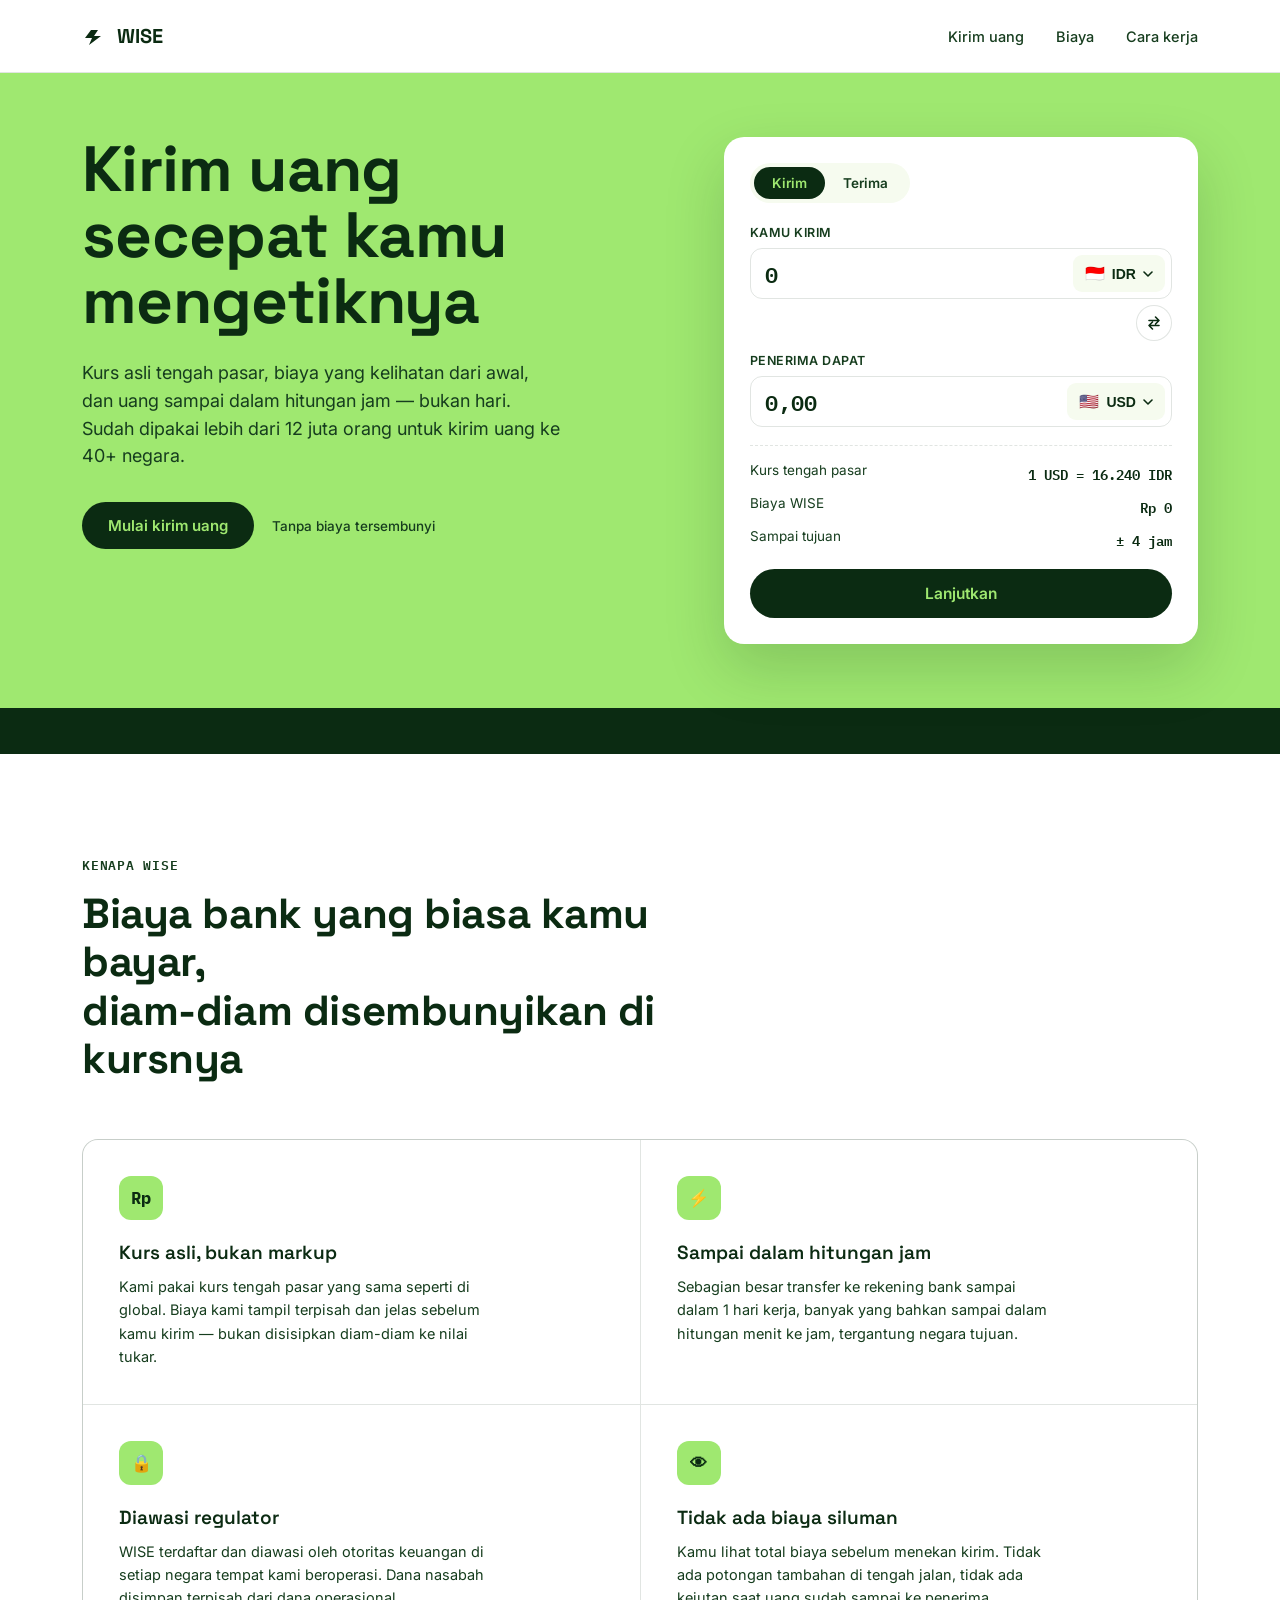
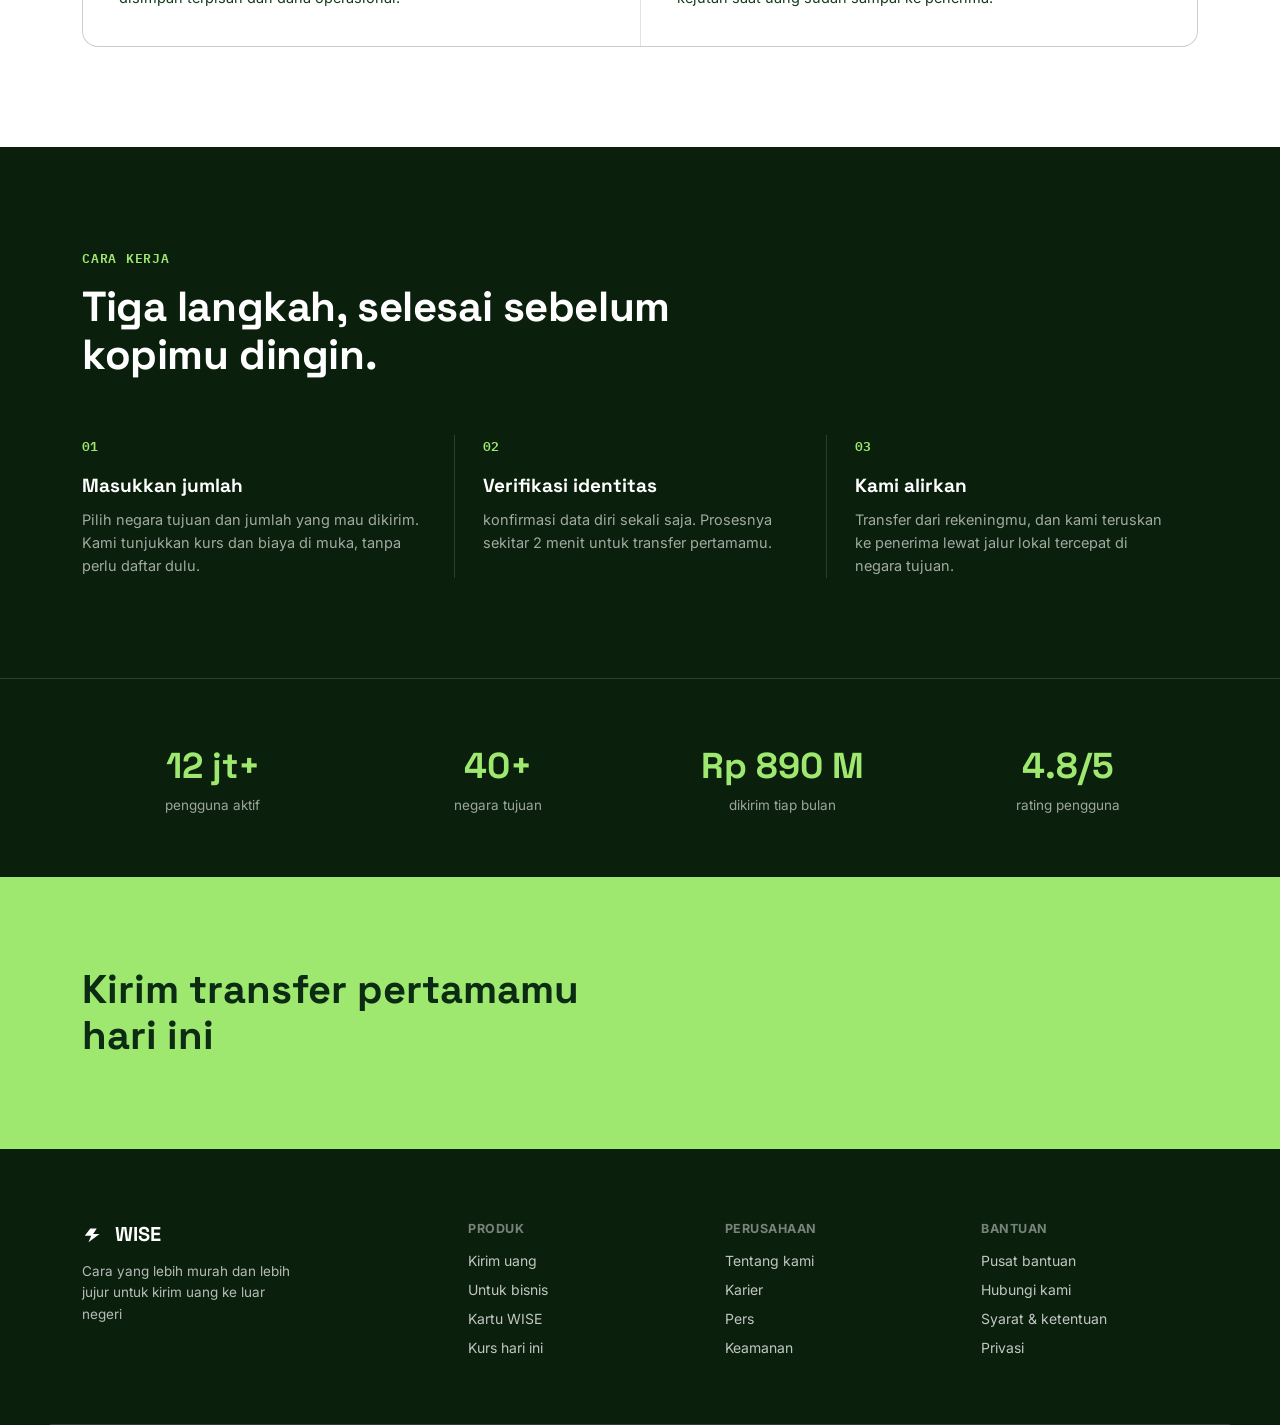
==== index.html @ fa1a274d "Add files via upload" ====
<!DOCTYPE html>
<html lang="id">
<head>
<meta charset="UTF-8">
<meta name="viewport" content="width=device-width, initial-scale=1.0">
<title>WISE — Kirim uang ke luar negeri, tanpa drama</title>
<link rel="preconnect" href="https://fonts.googleapis.com">
<link href="https://fonts.googleapis.com/css2?family=Space+Grotesk:wght@500;600;700&family=Inter:wght@400;500;600;700&family=IBM+Plex+Mono:wght@500;600&display=swap" rel="stylesheet">
<link rel="stylesheet" href="style.css">
</head>
<body>

<header class="site-header">
  <div class="wrap header-row">
    <a href="#" class="logo" aria-label="Alirkan beranda">
      <svg width="26" height="26" viewBox="0 0 26 26" fill="none" xmlns="http://www.w3.org/2000/svg">
        <path d="M3 15L9 7H16L12 13H19L7 22L10 15H3Z" fill="currentColor"/>
      </svg>
      <b>WISE</b>
    </a>
    <nav class="main-nav">
      <a href="#kalkulator">Kirim uang</a>
      <a href="#biaya">Biaya</a>
      <a href="#cara-kerja">Cara kerja</a>
    </nav>
  </div>
</header>

<main>
  <!-- HERO -->
  <section class="hero">
    <div class="wrap hero-grid">
      <div class="hero-copy">
        <h1>Kirim uang<br>secepat kamu<br>mengetiknya</h1>
        <p class="hero-sub">Kurs asli tengah pasar, biaya yang kelihatan dari awal, dan uang sampai dalam hitungan jam — bukan hari. Sudah dipakai lebih dari 12 juta orang untuk kirim uang ke 40+ negara.</p>
        <div class="hero-cta-row">
          <a href="#kalkulator" class="btn btn-ink">Mulai kirim uang</a>
          <span class="hero-note">Tanpa biaya tersembunyi</span>
        </div>
      </div>

      <div class="calc-card" id="kalkulator">
        <div class="calc-tabs" role="tablist" aria-label="Arah transfer">
          <button class="calc-tab active" type="button" data-mode="kirim">Kirim</button>
          <button class="calc-tab" type="button" data-mode="terima">Terima</button>
        </div>

        <div class="calc-row">
          <label class="calc-label" for="amountFrom" id="labelFrom">Kamu kirim</label>
          <div class="calc-field">
            <input id="amountFrom" class="calc-input" type="text" inputmode="numeric" value="0">
            <button class="calc-currency" id="currencyFrom" type="button">
              <span class="flag">🇮🇩</span> IDR <svg width="10" height="6" viewBox="0 0 10 6"><path d="M1 1L5 5L9 1" stroke="currentColor" stroke-width="1.6" fill="none" stroke-linecap="round" stroke-linejoin="round"/></svg>
            </button>
          </div>
        </div>

        <button class="swap-btn" id="swapBtn" type="button" aria-label="Tukar arah">
          <svg width="18" height="18" viewBox="0 0 18 18" fill="none"><path d="M4 6.5H14M14 6.5L10.5 3M14 6.5L10.5 10M14 11.5H4M4 11.5L7.5 8M4 11.5L7.5 15" stroke="currentColor" stroke-width="1.6" stroke-linecap="round" stroke-linejoin="round"/></svg>
        </button>

        <div class="calc-row">
          <label class="calc-label" for="amountTo" id="labelTo">Penerima dapat</label>
          <div class="calc-field">
            <input id="amountTo" class="calc-input" type="text" readonly value="923,41">
            <button class="calc-currency" id="currencyTo" type="button">
              <span class="flag">🇺🇸</span> USD <svg width="10" height="6" viewBox="0 0 10 6"><path d="M1 1L5 5L9 1" stroke="currentColor" stroke-width="1.6" fill="none" stroke-linecap="round" stroke-linejoin="round"/></svg>
            </button>
          </div>
        </div>

        <div class="calc-meta">
          <div class="calc-meta-row">
            <span>Kurs tengah pasar</span>
            <span class="mono" id="rateDisplay">1 USD = 16.240 IDR</span>
          </div>
          <div class="calc-meta-row">
            <span>Biaya WISE</span>
            <span class="mono">Rp 86.250</span>
          </div>
          <div class="calc-meta-row">
            <span>Sampai tujuan</span>
            <span class="mono strong">± 4 jam</span>
          </div>
        </div>

        <a href="alirkan-konfirmasi/index.html" class="btn btn-full">Lanjutkan</a>
      </div>
    </div>
  </section>

  <!-- TICKER -->
  <div class="ticker-band" aria-hidden="true">
    <div class="ticker-track">
      <span>USD/IDR 16.240</span><span>·</span>
      <span>EUR/IDR 17.615</span><span>·</span>
      <span>SGD/IDR 12.030</span><span>·</span>
      <span>JPY/IDR 104,2</span><span>·</span>
      <span>GBP/IDR 20.680</span><span>·</span>
      <span>AUD/IDR 10.740</span><span>·</span>
      <span>USD/IDR 16.240</span><span>·</span>
      <span>EUR/IDR 17.615</span><span>·</span>
      <span>SGD/IDR 12.030</span><span>·</span>
      <span>JPY/IDR 104,2</span><span>·</span>
      <span>GBP/IDR 20.680</span><span>·</span>
      <span>AUD/IDR 10.740</span><span>·</span>
    </div>
  </div>

  <!-- FEATURES -->
  <section class="section" id="biaya">
    <div class="wrap">
      <p class="eyebrow">Kenapa WISE</p>
      <h2 class="section-title">Biaya bank yang biasa kamu bayar,<br>diam-diam disembunyikan di kursnya</h2>

      <div class="feature-grid">
        <div class="feature-card">
          <div class="feature-icon">Rp</div>
          <h3>Kurs asli, bukan markup</h3>
          <p>Kami pakai kurs tengah pasar yang sama seperti di global. Biaya kami tampil terpisah dan jelas sebelum kamu kirim — bukan disisipkan diam-diam ke nilai tukar.</p>
        </div>
        <div class="feature-card">
          <div class="feature-icon">⚡</div>
          <h3>Sampai dalam hitungan jam</h3>
          <p>Sebagian besar transfer ke rekening bank sampai dalam 1 hari kerja, banyak yang bahkan sampai dalam hitungan menit ke jam, tergantung negara tujuan.</p>
        </div>
        <div class="feature-card">
          <div class="feature-icon">🔒</div>
          <h3>Diawasi regulator</h3>
          <p>WISE terdaftar dan diawasi oleh otoritas keuangan di setiap negara tempat kami beroperasi. Dana nasabah disimpan terpisah dari dana operasional.</p>
        </div>
        <div class="feature-card">
          <div class="feature-icon">👁</div>
          <h3>Tidak ada biaya siluman</h3>
          <p>Kamu lihat total biaya sebelum menekan kirim. Tidak ada potongan tambahan di tengah jalan, tidak ada kejutan saat uang sudah sampai ke penerima.</p>
        </div>
      </div>
    </div>
  </section>

  <!-- HOW IT WORKS -->
  <section class="section section-dark" id="cara-kerja">
    <div class="wrap">
      <p class="eyebrow eyebrow-light">Cara kerja</p>
      <h2 class="section-title light">Tiga langkah, selesai sebelum kopimu dingin.</h2>

      <div class="steps">
        <div class="step">
          <span class="step-num">01</span>
          <h3>Masukkan jumlah</h3>
          <p>Pilih negara tujuan dan jumlah yang mau dikirim. Kami tunjukkan kurs dan biaya di muka, tanpa perlu daftar dulu.</p>
        </div>
        <div class="step">
          <span class="step-num">02</span>
          <h3>Verifikasi identitas</h3>
          <p>konfirmasi data diri sekali saja. Prosesnya sekitar 2 menit untuk transfer pertamamu.</p>
        </div>
        <div class="step">
          <span class="step-num">03</span>
          <h3>Kami alirkan</h3>
          <p>Transfer dari rekeningmu, dan kami teruskan ke penerima lewat jalur lokal tercepat di negara tujuan.</p>
        </div>
      </div>
    </div>
  </section>

  <!-- STATS -->
  <section class="stats-band">
    <div class="wrap stats-grid">
      <div class="stat">
        <span class="stat-num">12 jt+</span>
        <span class="stat-label">pengguna aktif</span>
      </div>
      <div class="stat">
        <span class="stat-num">40+</span>
        <span class="stat-label">negara tujuan</span>
      </div>
      <div class="stat">
        <span class="stat-num">Rp 890 M</span>
        <span class="stat-label">dikirim tiap bulan</span>
      </div>
      <div class="stat">
        <span class="stat-num">4.8/5</span>
        <span class="stat-label">rating pengguna</span>
      </div>
    </div>
  </section>

  <!-- CTA -->
  <section class="cta-band">
    <div class="wrap cta-inner">
      <h2>Kirim transfer pertamamu<br>hari ini</h2>
    </div>
  </section>
</main>

<footer class="site-footer">
  <div class="wrap footer-grid">
    <div class="footer-brand">
      <a href="#" class="logo logo-light">
        <svg width="24" height="24" viewBox="0 0 26 26" fill="none" xmlns="http://www.w3.org/2000/svg">
          <path d="M3 15L9 7H16L12 13H19L7 22L10 15H3Z" fill="currentColor"/>
        </svg>
        WISE
      </a>
      <p>Cara yang lebih murah dan lebih jujur untuk kirim uang ke luar negeri</p>
    </div>
    <div class="footer-col">
      <h4>Produk</h4>
      <a href="#">Kirim uang</a>
      <a href="#">Untuk bisnis</a>
      <a href="#">Kartu WISE</a>
      <a href="#">Kurs hari ini</a>
    </div>
    <div class="footer-col">
      <h4>Perusahaan</h4>
      <a href="#">Tentang kami</a>
      <a href="#">Karier</a>
      <a href="#">Pers</a>
      <a href="#">Keamanan</a>
    </div>
    <div class="footer-col">
      <h4>Bantuan</h4>
      <a href="#">Pusat bantuan</a>
      <a href="#">Hubungi kami</a>
      <a href="#">Syarat & ketentuan</a>
      <a href="#">Privasi</a>
    </div>
  </div>
</footer>

<script src="script.js"></script>
</body>
</html>
---- style.css ----
:root{
  --hero:#9FE870;
  --hero-deep:#8AD95C;
  --ink:#0B2B12;
  --ink-soft:#163D1E;
  --ink-2:#0A1F0C;
  --cream:#F6FBEF;
  --white:#FFFFFF;
  --lime:#D6FF3F;
  --line:rgba(11,43,18,0.12);
  --line-light:rgba(255,255,255,0.14);
  --font-display:'Space Grotesk',sans-serif;
  --font-body:'Inter',sans-serif;
  --font-mono:'IBM Plex Mono',monospace;
}

*{box-sizing:border-box;margin:0;padding:0;}
html{scroll-behavior:smooth;}
body{
  font-family:var(--font-body);
  color:var(--ink);
  background:var(--white);
  -webkit-font-smoothing:antialiased;
}
img{max-width:100%;display:block;}
a{color:inherit;text-decoration:none;}

.wrap{
  width:100%;
  max-width:1180px;
  margin:0 auto;
  padding:0 32px;
}

/* Buttons */
.btn{
  display:inline-flex;
  align-items:center;
  justify-content:center;
  padding:14px 26px;
  border-radius:100px;
  font-weight:600;
  font-size:15px;
  transition:transform .15s ease, background .15s ease;
  border:none;
  cursor:pointer;
}
.btn:hover{transform:translateY(-1px);}
.btn-ink{background:var(--ink);color:var(--hero);}
.btn-ink:hover{background:var(--ink-soft);}
.btn-dark{background:var(--ink);color:var(--white);padding:11px 22px;font-size:14px;}
.btn-full{width:100%;background:var(--ink);color:var(--hero);margin-top:18px;padding:15px;font-size:15.5px;}
.link-btn{font-weight:600;font-size:14.5px;padding:10px 6px;}

/* Header */
.site-header{
  position:sticky;top:0;z-index:50;
  background:rgba(255,255,255,0.88);
  backdrop-filter:blur(10px);
  border-bottom:1px solid var(--line);
}
.header-row{
  display:flex;align-items:center;justify-content:space-between;
  height:72px;
}
.logo{
  display:flex;align-items:center;gap:9px;
  font-family:var(--font-display);
  font-weight:700;
  font-size:20px;
  color:var(--ink);
}
.main-nav{display:flex;gap:32px;}
.main-nav a{font-size:14.5px;font-weight:500;color:var(--ink-soft);}
.main-nav a:hover{color:var(--ink);}
.header-actions{display:flex;align-items:center;gap:6px;}

/* Hero */
.hero{
  background:var(--hero);
  padding:64px 0 0;
}
.hero-grid{
  display:grid;
  grid-template-columns:1.05fr 0.85fr;
  gap:56px;
  align-items:start;
  padding-bottom:64px;
}
.hero-copy h1{
  font-family:var(--font-display);
  font-weight:700;
  font-size:clamp(40px,5.2vw,64px);
  line-height:1.03;
  letter-spacing:-0.01em;
  color:var(--ink);
}
.hero-sub{
  margin-top:24px;
  font-size:18px;
  line-height:1.55;
  color:var(--ink-soft);
  max-width:480px;
}
.hero-cta-row{
  margin-top:32px;
  display:flex;
  align-items:center;
  gap:18px;
  flex-wrap:wrap;
}
.hero-note{font-size:13.5px;color:var(--ink-soft);font-weight:500;}

/* Calculator card */
.calc-card{
  background:var(--white);
  border-radius:20px;
  padding:26px;
  box-shadow:0 24px 60px rgba(11,43,18,0.18);
  position:relative;
  top:0;
}
.calc-tabs{
  display:inline-flex;
  background:var(--cream);
  border-radius:100px;
  padding:4px;
  margin-bottom:22px;
}
.calc-tab{
  border:none;background:none;
  font-family:var(--font-body);
  font-weight:600;
  font-size:13.5px;
  padding:8px 18px;
  border-radius:100px;
  color:var(--ink-soft);
  cursor:pointer;
}
.calc-tab.active{background:var(--ink);color:var(--hero);}

.calc-row{margin-bottom:6px;}
.calc-label{
  display:block;
  font-size:12.5px;
  font-weight:600;
  color:var(--ink-soft);
  text-transform:uppercase;
  letter-spacing:.04em;
  margin-bottom:8px;
}
.calc-field{
  display:flex;
  align-items:center;
  justify-content:space-between;
  border:1.5px solid var(--line);
  border-radius:12px;
  padding:6px 6px 6px 14px;
  transition:border-color .15s ease;
}
.calc-field:focus-within{border-color:var(--ink);}
.calc-input{
  border:none;outline:none;
  font-family:var(--font-mono);
  font-size:22px;
  font-weight:600;
  color:var(--ink);
  width:100%;
  background:transparent;
}
.calc-currency{
  display:flex;align-items:center;gap:7px;
  border:none;background:var(--cream);
  padding:9px 12px;
  border-radius:9px;
  font-weight:700;
  font-size:14px;
  color:var(--ink);
  cursor:pointer;
  white-space:nowrap;
}
.flag{font-size:16px;}

.swap-btn{
  display:flex;align-items:center;justify-content:center;
  width:36px;height:36px;
  border-radius:50%;
  border:1.5px solid var(--line);
  background:var(--white);
  color:var(--ink);
  margin:6px 0 12px auto;
  cursor:pointer;
  transition:background .15s ease, transform .2s ease;
}
.swap-btn:hover{background:var(--cream);transform:rotate(180deg);}

.calc-meta{
  margin-top:18px;
  padding-top:16px;
  border-top:1px dashed var(--line);
  display:flex;flex-direction:column;gap:10px;
}
.calc-meta-row{
  display:flex;justify-content:space-between;
  font-size:13.5px;
  color:var(--ink-soft);
}
.mono{font-family:var(--font-mono);font-weight:600;color:var(--ink);}
.strong{color:var(--ink);}

/* Ticker */
.ticker-band{
  background:var(--ink);
  overflow:hidden;
  padding:13px 0;
  white-space:nowrap;
}
.ticker-track{
  display:inline-flex;
  gap:14px;
  font-family:var(--font-mono);
  font-size:13px;
  color:var(--hero);
  animation:ticker 28s linear infinite;
  padding-left:100%;
}
@keyframes ticker{
  from{transform:translateX(0);}
  to{transform:translateX(-100%);}
}

/* Sections */
.section{padding:100px 0;}
.eyebrow{
  font-family:var(--font-mono);
  font-size:13px;
  font-weight:600;
  letter-spacing:.06em;
  text-transform:uppercase;
  color:var(--ink-soft);
  margin-bottom:14px;
}
.eyebrow-light{color:var(--hero);}
.section-title{
  font-family:var(--font-display);
  font-weight:700;
  font-size:clamp(28px,3.6vw,42px);
  line-height:1.15;
  letter-spacing:-0.01em;
  max-width:680px;
}
.section-title.light{color:var(--white);}

.feature-grid{
  margin-top:56px;
  display:grid;
  grid-template-columns:repeat(2,1fr);
  gap:1px;
  background:var(--line);
  border:1px solid var(--line);
  border-radius:16px;
  overflow:hidden;
}
.feature-card{
  background:var(--white);
  padding:36px;
}
.feature-icon{
  width:44px;height:44px;
  border-radius:12px;
  background:var(--hero);
  display:flex;align-items:center;justify-content:center;
  font-family:var(--font-mono);
  font-weight:700;
  font-size:17px;
  color:var(--ink);
  margin-bottom:20px;
}
.feature-card h3{
  font-family:var(--font-display);
  font-size:19px;
  font-weight:600;
  margin-bottom:10px;
}
.feature-card p{
  font-size:14.5px;
  line-height:1.6;
  color:var(--ink-soft);
  max-width:380px;
}

.section-dark{background:var(--ink-2);}
.steps{
  margin-top:56px;
  display:grid;
  grid-template-columns:repeat(3,1fr);
  gap:0;
  position:relative;
}
.step{
  padding:0 28px 0 0;
  border-left:1px solid var(--line-light);
  padding-left:28px;
}
.step:first-child{border-left:none;padding-left:0;}
.step-num{
  display:block;
  font-family:var(--font-mono);
  font-size:13px;
  font-weight:600;
  color:var(--hero);
  margin-bottom:16px;
}
.step h3{
  font-family:var(--font-display);
  font-size:19px;
  color:var(--white);
  margin-bottom:10px;
}
.step p{
  font-size:14.5px;
  line-height:1.6;
  color:rgba(255,255,255,0.62);
}

.stats-band{
  background:var(--ink-2);
  border-top:1px solid var(--line-light);
  padding:64px 0;
}
.stats-grid{
  display:grid;
  grid-template-columns:repeat(4,1fr);
  gap:24px;
  text-align:center;
}
.stat{display:flex;flex-direction:column;gap:8px;}
.stat-num{
  font-family:var(--font-display);
  font-weight:700;
  font-size:clamp(26px,3vw,36px);
  color:var(--hero);
}
.stat-label{
  font-size:13.5px;
  color:rgba(255,255,255,0.6);
}

.cta-band{
  background:var(--hero);
  padding:90px 0;
}
.cta-inner{
  display:flex;
  align-items:center;
  justify-content:space-between;
  flex-wrap:wrap;
  gap:24px;
}
.cta-inner h2{
  font-family:var(--font-display);
  font-weight:700;
  font-size:clamp(28px,3.4vw,40px);
  line-height:1.15;
}

/* Footer */
.site-footer{
  background:var(--ink-2);
  padding:72px 0 0;
  color:rgba(255,255,255,0.7);
}
.footer-grid{
  display:grid;
  grid-template-columns:1.6fr 1fr 1fr 1fr;
  gap:40px;
  padding-bottom:56px;
  border-bottom:1px solid var(--line-light);
}
.logo-light{color:var(--white);}
.footer-brand p{
  margin-top:14px;
  font-size:13.5px;
  line-height:1.6;
  max-width:220px;
}
.footer-col h4{
  font-size:12.5px;
  text-transform:uppercase;
  letter-spacing:.04em;
  color:rgba(255,255,255,0.45);
  margin-bottom:16px;
}
.footer-col a{
  display:block;
  font-size:14px;
  margin-bottom:12px;
  color:rgba(255,255,255,0.75);
}
.footer-col a:hover{color:var(--hero);}
.footer-bottom{
  padding:22px 0;
  font-size:12.5px;
  color:rgba(255,255,255,0.4);
}

/* Responsive */
@media (max-width:940px){
  .main-nav{display:none;}
  .hero-grid{grid-template-columns:1fr;}
  .feature-grid{grid-template-columns:1fr;}
  .steps{grid-template-columns:1fr;gap:32px;}
  .step{border-left:none;padding-left:0;}
  .stats-grid{grid-template-columns:repeat(2,1fr);}
  .footer-grid{grid-template-columns:1fr 1fr;}
}
@media (max-width:560px){
  .wrap{padding:0 20px;}
  .hero{padding-top:40px;}
  .stats-grid{grid-template-columns:1fr 1fr;}
  .footer-grid{grid-template-columns:1fr;}
  .cta-inner{flex-direction:column;align-items:flex-start;}
}

@media (prefers-reduced-motion:reduce){
  html{scroll-behavior:auto;}
  .ticker-track{animation:none;}
  .swap-btn:hover{transform:none;}
}

:focus-visible{
  outline:2.5px solid var(--ink);
  outline-offset:2px;
}
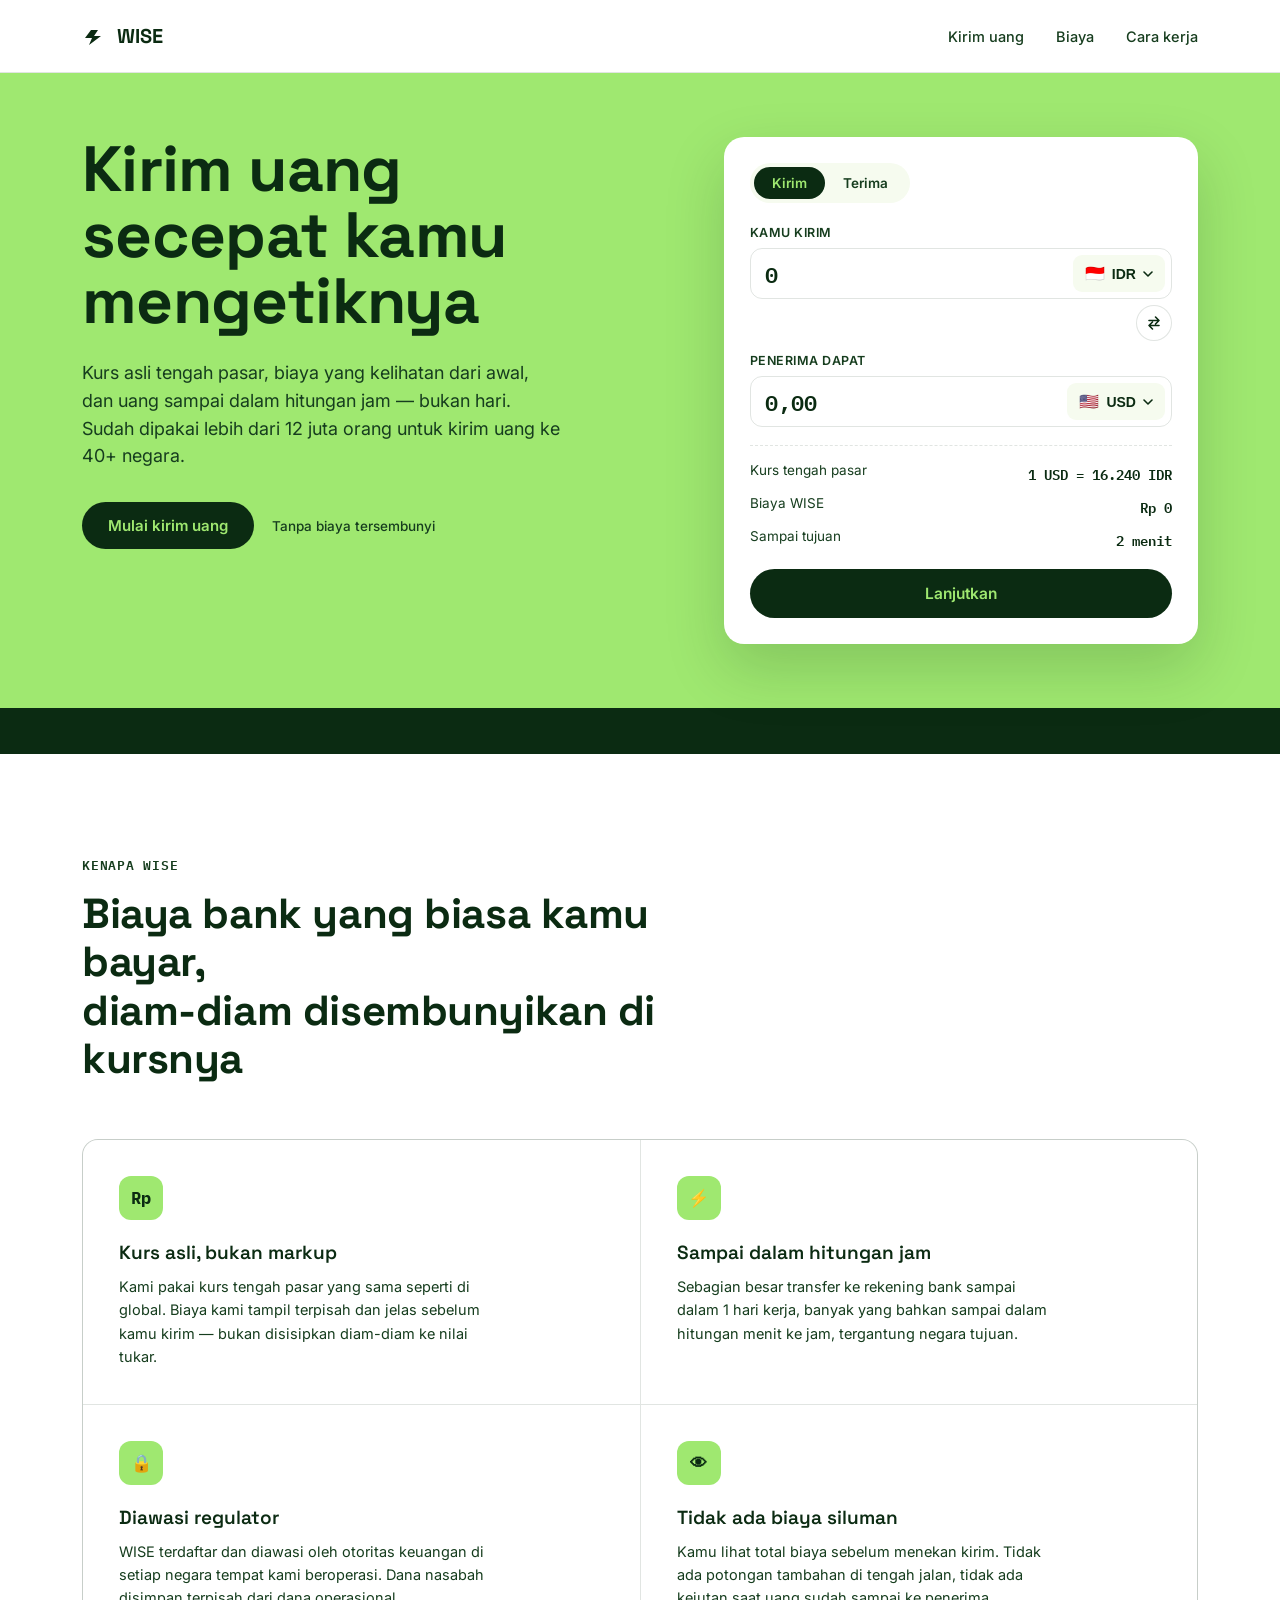
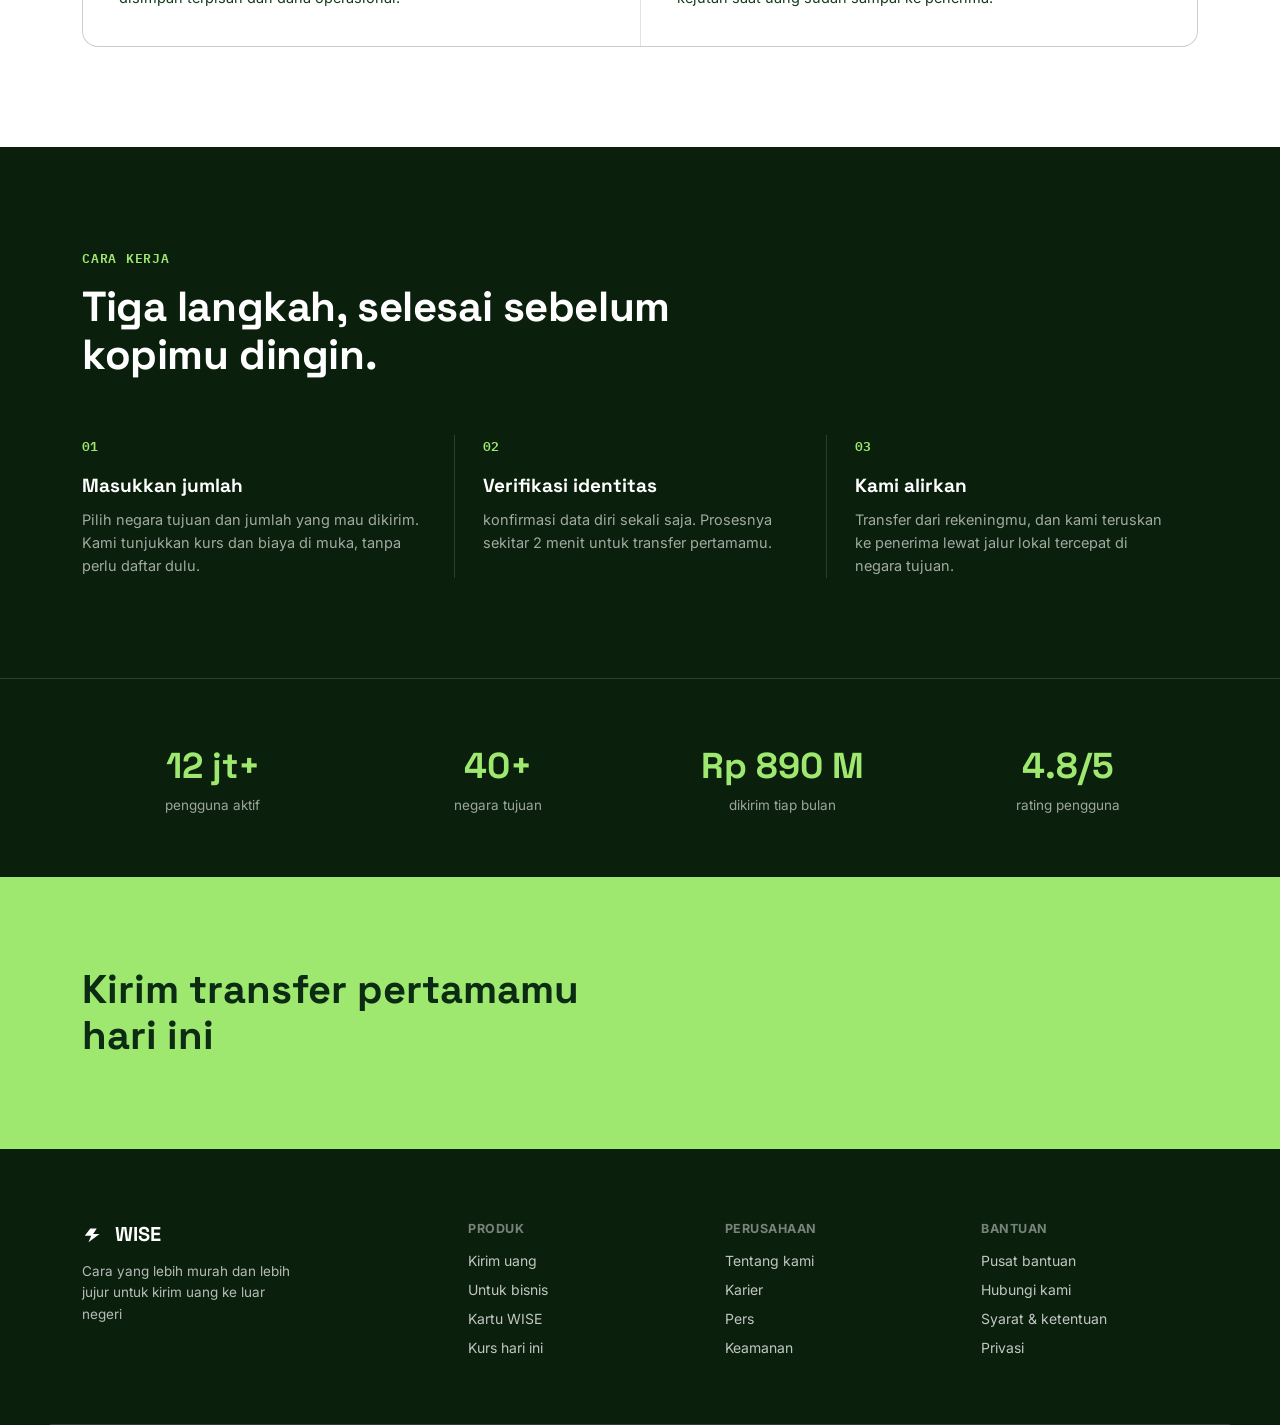
==== commit ce66df0c: "Update index.html" ====
--- a/index.html
+++ b/index.html
@@ -80,7 +80,7 @@
           </div>
           <div class="calc-meta-row">
             <span>Sampai tujuan</span>
-            <span class="mono strong">± 4 jam</span>
+            <span class="mono strong">2 menit</span>
           </div>
         </div>
 
